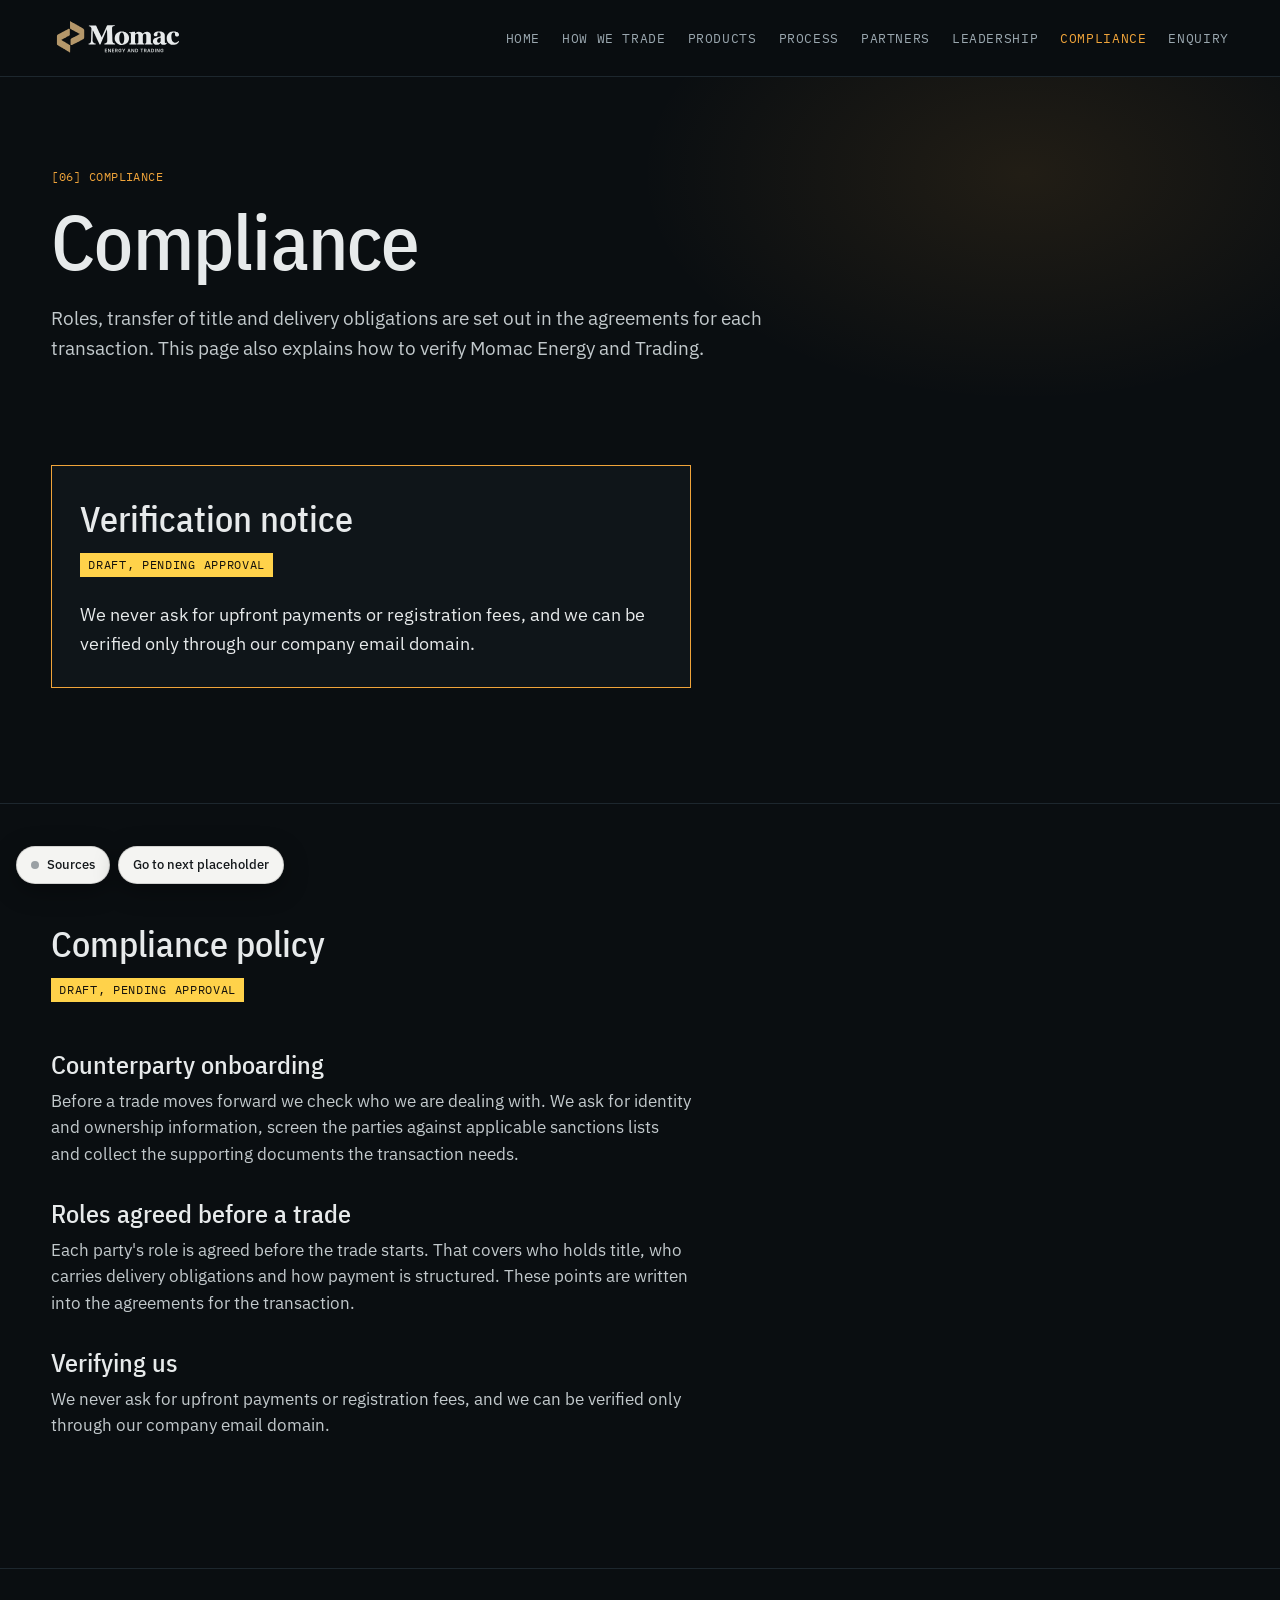
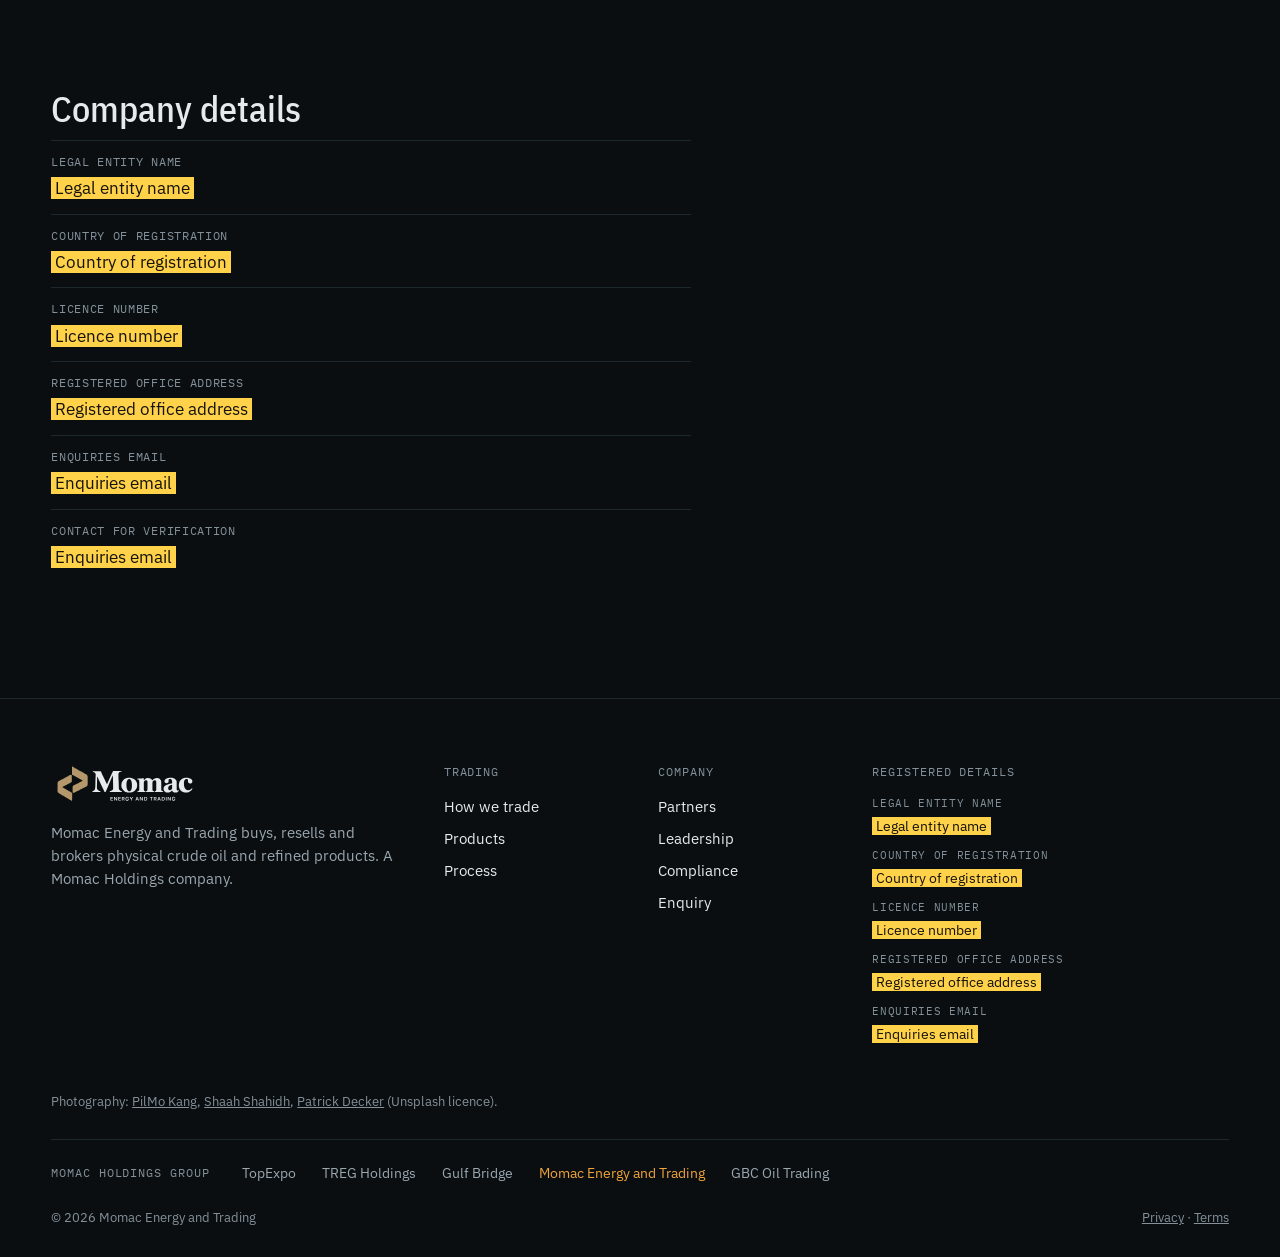
==== compliance/index.html @ 1ae2a35d "Momac Energy preview 2026-11-05 22:19 Co-Authored-By: Claude Sonnet 5.5 <noreply@anthropic.com>" ====
<!doctype html>
<html lang="en" class="no-js" data-mode="preview">
<head>
<meta charset="utf-8">
<meta name="viewport" content="width=device-width, initial-scale=1">
<title>Compliance | Momac Energy and Trading</title>
<meta name="description" content="Roles, transfer of title and delivery obligations are set out in each transaction&#x27;s agreements. How to verify Momac Energy and Trading.">
<meta name="robots" content="noindex">
<link rel="canonical" href="https://momacenergytrading.com/compliance/">
<link rel="icon" type="image/svg+xml" href="../assets/img/momac-energy-light.svg">
<link rel="stylesheet" href="../assets/site.css">
<script>document.documentElement.className='js';</script>
<script src="../assets/site.js" defer></script>
</head>
<body class="page-compliance">
<a class="skip" href="#main">Skip to content</a>
<header class="site">
<div class="wrap hbar">
<a class="brand" href="../"><img src="../assets/img/momac-energy-light.svg" alt="Momac Energy and Trading" width="134" height="40"></a>
<nav class="main" id="site-nav" aria-label="Main"><a href="../">Home</a><a href="../how-we-trade/">How we trade</a><a href="../products/">Products</a><a href="../process/">Process</a><a href="../partners/">Partners</a><a href="../leadership/">Leadership</a><a href="../compliance/" aria-current="page">Compliance</a><a href="../enquiry/">Enquiry</a></nav>
<a class="hcomp" href="../compliance/">Compliance</a>
<button class="navbtn" id="nav-toggle" type="button" aria-expanded="false" aria-controls="site-nav" aria-label="Menu"><span></span><span></span></button>
</div>
</header>
<main id="main">
<section class="page-head">
<div class="wrap">
<span class="idx">[06] Compliance</span>
<h1 class="h1">Compliance</h1>
<p class="lead">Roles, transfer of title and delivery obligations are set out in the agreements for each transaction. This page also explains how to verify Momac Energy and Trading.</p>
</div>
</section>
<section class="sec tight" id="verify" aria-labelledby="h-verify">
<div class="wrap">
<div class="verify"><h2 class="h3" id="h-verify">Verification notice</h2><p class="draft-tag">Draft, pending approval</p><p data-fact="verification_notice" data-src="Pending approval by Mohammed Qadoumi and Robin Yeung">We never ask for upfront payments or registration fees, and we can be verified only through our company email domain.</p></div>
</div>
</section>
<section class="sec" id="policy" aria-labelledby="h-policy">
<div class="wrap">
<h2 class="h3" id="h-policy">Compliance policy</h2>
<p class="draft-tag">Draft, pending approval</p><div class="prose" data-fact="draft_compliance" data-src="Draft by Claude, pending approval by Mohammed Qadoumi and Robin Yeung"><h3>Counterparty onboarding</h3><p>Before a trade moves forward we check who we are dealing with. We ask for identity and ownership information, screen the parties against applicable sanctions lists and collect the supporting documents the transaction needs.</p><h3>Roles agreed before a trade</h3><p>Each party&#x27;s role is agreed before the trade starts. That covers who holds title, who carries delivery obligations and how payment is structured. These points are written into the agreements for the transaction.</p><h3>Verifying us</h3><p>We never ask for upfront payments or registration fees, and we can be verified only through our company email domain.</p></div>
</div>
</section>
<section class="sec" id="details" aria-labelledby="h-details">
<div class="wrap">
<h2 class="h3" id="h-details">Company details</h2>
<dl class="details"><div><dt>Legal entity name</dt><dd><span class="tbd" data-tbd="Legal entity name">Legal entity name</span></dd></div><div><dt>Country of registration</dt><dd><span class="tbd" data-tbd="Country of registration">Country of registration</span></dd></div><div><dt>Licence number</dt><dd><span class="tbd" data-tbd="Licence number">Licence number</span></dd></div><div><dt>Registered office address</dt><dd><span class="tbd" data-tbd="Registered office address">Registered office address</span></dd></div><div><dt>Enquiries email</dt><dd><span class="tbd" data-tbd="Enquiries email">Enquiries email</span></dd></div><div><dt>Contact for verification</dt><dd><span class="tbd" data-tbd="Enquiries email">Enquiries email</span></dd></div></dl>
</div>
</section>
</main>
<footer class="site">
<div class="wrap">
<div class="f-top">
<div><img src="../assets/img/momac-energy-light.svg" alt="Momac Energy and Trading" width="148" height="44"><p>Momac Energy and Trading buys, resells and brokers physical crude oil and refined products. A Momac Holdings company.</p></div>
<div><h2 class="fh">Trading</h2><ul><li><a href="../how-we-trade/">How we trade</a></li><li><a href="../products/">Products</a></li><li><a href="../process/">Process</a></li></ul></div>
<div><h2 class="fh">Company</h2><ul><li><a href="../partners/">Partners</a></li><li><a href="../leadership/">Leadership</a></li><li><a href="../compliance/">Compliance</a></li><li><a href="../enquiry/">Enquiry</a></li></ul></div>
<div><h2 class="fh">Registered details</h2><dl class="entity"><div><dt>Legal entity name</dt><dd><span class="tbd" data-tbd="Legal entity name">Legal entity name</span></dd></div><div><dt>Country of registration</dt><dd><span class="tbd" data-tbd="Country of registration">Country of registration</span></dd></div><div><dt>Licence number</dt><dd><span class="tbd" data-tbd="Licence number">Licence number</span></dd></div><div><dt>Registered office address</dt><dd><span class="tbd" data-tbd="Registered office address">Registered office address</span></dd></div><div><dt>Enquiries email</dt><dd><span class="tbd" data-tbd="Enquiries email">Enquiries email</span></dd></div></dl></div>
</div>
<p class="credit" id="photo-credits">Photography: <a href="https://unsplash.com/photos/H72SCCTZPE8" rel="noopener">PilMo Kang</a>, <a href="https://unsplash.com/photos/aerial-photography-of-tanker-ship--subrrYxv8A" rel="noopener">Shaah Shahidh</a>, <a href="https://unsplash.com/photos/0tEV0DLlj0s" rel="noopener">Patrick Decker</a> (Unsplash licence).</p>
<div class="group"><span class="lab">Momac Holdings group</span><span>TopExpo</span><a href="https://tregholdings.com" rel="noopener">TREG Holdings</a><span>Gulf Bridge</span><a class="self" href="../">Momac Energy and Trading</a><span>GBC Oil Trading</span></div>
<div class="f-bot"><span>© 2026 Momac Energy and Trading</span><span><a href="../privacy/">Privacy</a> · <a href="../terms/">Terms</a></span></div>
</div>
</footer>
<div class="review" id="review">
<div class="review-panel" id="review-panel" hidden><p class="review-title">Preview, not published</p><p><b data-count="facts">0</b> facts carry a source. Hover or focus a highlighted fact to read it.</p><p><b data-count="gaps">0</b> placeholders still need approved content.</p></div>
<button type="button" class="review-btn" id="sources-toggle" aria-pressed="false" aria-controls="review-panel"><span class="dot" aria-hidden="true"></span>Sources</button>
<button type="button" class="review-btn" id="next-placeholder">Go to next placeholder</button>
<div class="review-tip" id="review-tip" role="tooltip" hidden data-prefix="Source: "></div>
</div>
</body>
</html>
---- assets/site.css ----
/* Momac Energy and Trading. Design base: group-websites/momac-energy mockup
   (graphite, amber, mono labels). Fonts: IBM Plex, SIL Open Font License. */
@font-face { font-family: 'Plex Cond'; src: url(fonts/ibm-plex-sans-condensed-latin-400-normal.woff2) format('woff2'); font-weight: 400; font-display: swap; }
@font-face { font-family: 'Plex Cond'; src: url(fonts/ibm-plex-sans-condensed-latin-500-normal.woff2) format('woff2'); font-weight: 500; font-display: swap; }
@font-face { font-family: 'Plex Cond'; src: url(fonts/ibm-plex-sans-condensed-latin-600-normal.woff2) format('woff2'); font-weight: 600; font-display: swap; }
@font-face { font-family: 'Plex Sans'; src: url(fonts/ibm-plex-sans-latin-400-normal.woff2) format('woff2'); font-weight: 400; font-display: swap; }
@font-face { font-family: 'Plex Sans'; src: url(fonts/ibm-plex-sans-latin-500-normal.woff2) format('woff2'); font-weight: 500; font-display: swap; }
@font-face { font-family: 'Plex Mono'; src: url(fonts/ibm-plex-mono-latin-400-normal.woff2) format('woff2'); font-weight: 400; font-display: swap; }
@font-face { font-family: 'Plex Mono'; src: url(fonts/ibm-plex-mono-latin-500-normal.woff2) format('woff2'); font-weight: 500; font-display: swap; }

:root {
  --bg: #0A0E11;
  --bg-2: #0F1519;
  --bg-3: #151D22;
  --line: #1D272E;
  --line-2: #2A3841;
  --text: #E7EAEB;
  --text-2: #C2C9CC;
  --mist: #9AA7AF;
  --muted: #84919A;
  --amber: #F0A43A;
  --amber-2: #FFC46B;
  --amber-dk: #9C6A1F;
  --steel: #8EB4CB;
  --tbd: #FFD24A;
  --cond: 'Plex Cond', 'Arial Narrow', Arial, sans-serif;
  --sans: 'Plex Sans', 'Helvetica Neue', Arial, sans-serif;
  --mono: 'Plex Mono', ui-monospace, Menlo, monospace;
  --gut: clamp(16px, 4vw, 60px);
  --max: 1380px;
  --hh: 76px;
}
*, *::before, *::after { box-sizing: border-box; }
html { scroll-behavior: smooth; -webkit-text-size-adjust: 100%; }
body { margin: 0; background: var(--bg); color: var(--text); font: 400 16.5px/1.6 var(--sans); -webkit-font-smoothing: antialiased; overflow-wrap: break-word; }
img { display: block; max-width: 100%; height: auto; }
picture { display: block; }
a { color: inherit; }
button { font: inherit; color: inherit; }
:focus-visible { outline: 2px solid var(--amber); outline-offset: 3px; }
[hidden] { display: none !important; }
.wrap { max-width: var(--max); margin: 0 auto; padding: 0 var(--gut); }
.tag { font-family: var(--mono); font-size: 12px; letter-spacing: .06em; text-transform: uppercase; color: var(--muted); }
.tag.a { color: var(--amber); }
.idx { display: block; font-family: var(--mono); font-size: 12px; color: var(--amber); letter-spacing: .04em; text-transform: uppercase; }
h1, h2, h3 { margin: 0; font-weight: 500; }
.dim { color: var(--muted); }
.h1 { font-family: var(--cond); font-weight: 500; font-size: clamp(40px, 6vw, 92px); line-height: .98; letter-spacing: -.01em; margin: 18px 0 24px; max-width: 18ch; }
.h3 { font-family: var(--cond); font-weight: 500; font-size: clamp(28px, 2.8vw, 40px); line-height: 1.05; margin: 6px 0 12px; }
.lead { font-size: clamp(18px, 1.5vw, 21px); line-height: 1.55; color: var(--text-2); max-width: 40em; margin: 0; }
.btn { display: inline-flex; align-items: center; gap: 12px; padding: 14px 20px; background: var(--amber); color: #15120C; border: 1px solid var(--amber); text-decoration: none; font-family: var(--mono); font-size: 13px; letter-spacing: .05em; text-transform: uppercase; font-weight: 500; cursor: pointer; transition: background .2s, border-color .2s, color .2s; }
.btn:hover { background: var(--amber-2); border-color: var(--amber-2); }
.btn.ghost { background: transparent; color: var(--text); border-color: var(--line-2); }
.btn.ghost:hover { border-color: var(--amber); color: var(--amber); }
.btn.sm { padding: 10px 14px; }
.btn svg { width: 13px; height: 13px; flex: none; }

.skip { position: absolute; left: 12px; top: -60px; z-index: 100; padding: 10px 14px; background: var(--amber); color: #15120C; }
.skip:focus { top: 12px; }

/* Header */
header.site { position: sticky; top: 0; z-index: 50; background: rgba(10,14,17,.97); border-bottom: 1px solid var(--line); }
.hbar { display: flex; align-items: center; justify-content: space-between; gap: 24px; height: var(--hh); }
.brand { flex: none; }
.brand img { height: 40px; width: auto; }
nav.main { display: flex; gap: 22px; flex-wrap: nowrap; }
nav.main a { text-decoration: none; font-family: var(--mono); font-size: 12.5px; letter-spacing: .05em; text-transform: uppercase; color: var(--mist); padding: 6px 0; white-space: nowrap; transition: color .2s; }
nav.main a:hover, nav.main a[aria-current="page"] { color: var(--amber); }
.hcomp { display: none; font-family: var(--mono); font-size: 12px; letter-spacing: .05em; text-transform: uppercase; color: var(--amber); text-decoration: none; padding: 8px 0; margin-left: auto; }
.navbtn { display: none; background: none; border: 0; padding: 10px; cursor: pointer; }
.navbtn span { display: block; width: 22px; height: 1.5px; background: var(--text); margin: 5px 0; }
@media (max-width: 1180px) {
  .hbar { gap: 14px; }
  nav.main { position: fixed; left: 0; right: 0; top: var(--hh); flex-direction: column; gap: 0; padding: 8px var(--gut) 24px; background: var(--bg); border-bottom: 1px solid var(--line); max-height: calc(100vh - var(--hh)); overflow-y: auto; visibility: hidden; transform: translateY(-8px); opacity: 0; transition: opacity .25s, transform .25s, visibility 0s .25s; }
  nav.main a { font-size: 16px; padding: 12px 0; border-bottom: 1px solid var(--line); }
  html.nav-open nav.main { visibility: visible; transform: none; opacity: 1; transition: opacity .25s, transform .25s; }
  .navbtn { display: block; }
  .hcomp { display: inline-block; }
  html.no-js nav.main { position: static; visibility: visible; opacity: 1; transform: none; }
}
@media (max-width: 1180px) { html.no-js .hbar { height: auto; flex-wrap: wrap; padding-top: 12px; padding-bottom: 12px; } html.no-js .navbtn, html.no-js .hcomp { display: none; } }

/* Home hero */
.hero { position: relative; padding: clamp(48px, 7vw, 100px) 0 clamp(70px, 9vw, 130px); border-bottom: 1px solid var(--line); overflow: hidden; }
.hero::before { z-index: 1; content: ''; position: absolute; inset: 0; background-image: linear-gradient(var(--line) 1px, transparent 1px), linear-gradient(90deg, var(--line) 1px, transparent 1px); background-size: 92px 92px; mask-image: radial-gradient(70% 80% at 70% 40%, #000 20%, transparent 80%); -webkit-mask-image: radial-gradient(70% 80% at 70% 40%, #000 20%, transparent 80%); opacity: .45; pointer-events: none; }
.hero-photo { position: absolute; inset: 0; z-index: 0; }
.hero-photo picture, .hero-photo img { width: 100%; height: 100%; }
.hero-photo img { object-fit: cover; object-position: 60% 55%; }
.hero-photo::after { pointer-events: none; content: ''; position: absolute; inset: 0; background: linear-gradient(90deg, rgba(10,14,17,.97) 0%, rgba(10,14,17,.9) 38%, rgba(10,14,17,.6) 72%, rgba(10,14,17,.45) 100%), linear-gradient(180deg, rgba(10,14,17,.5) 0%, transparent 30%, transparent 70%, rgba(10,14,17,.95) 100%); }
.hero-grid { position: relative; z-index: 2; display: grid; grid-template-columns: minmax(0, 7fr) minmax(0, 5fr); gap: clamp(32px, 5vw, 80px); align-items: center; }
.hero h1 { font-family: var(--cond); font-weight: 500; font-size: clamp(46px, 7.6vw, 124px); line-height: .92; letter-spacing: -.02em; margin: 20px 0 28px; }
.hero h1 span { color: var(--amber); }
.hero .lead { margin: 0 0 32px; }
.hero-cta { display: flex; gap: 12px; flex-wrap: wrap; }
@media (max-width: 980px) { .hero-grid { grid-template-columns: minmax(0, 1fr); } }

.ticket { background: var(--bg-2); border: 1px solid var(--line-2); font-family: var(--mono); font-size: 13px; position: relative; }
.ticket::before, .ticket::after { content: ''; position: absolute; width: 14px; height: 14px; border: 1px solid var(--amber); }
.ticket::before { left: -1px; top: -1px; border-right: 0; border-bottom: 0; }
.ticket::after { right: -1px; bottom: -1px; border-left: 0; border-top: 0; }
.t-head { display: flex; justify-content: space-between; align-items: center; gap: 12px; padding: 14px 18px; border-bottom: 1px solid var(--line-2); }
.t-head b { font-weight: 500; letter-spacing: .08em; text-transform: uppercase; font-size: 12px; }
.t-head .state { display: inline-flex; gap: 8px; align-items: center; color: var(--muted); font-size: 11.5px; text-transform: uppercase; letter-spacing: .08em; }
.t-tabs { display: flex; border-bottom: 1px solid var(--line-2); }
.t-tabs button { flex: 1; background: transparent; border: 0; padding: 11px 12px; font-family: var(--mono); font-size: 12px; letter-spacing: .06em; text-transform: uppercase; color: var(--muted); cursor: pointer; border-bottom: 2px solid transparent; }
.t-tabs button[aria-pressed="true"] { color: var(--text); border-bottom-color: var(--amber); }
html.no-js .t-tabs { display: none; }
.t-rows { list-style: none; margin: 0; padding: 6px 0; }
.t-rows li { display: grid; grid-template-columns: 104px minmax(0, 1fr) auto; gap: 12px; padding: 9px 18px; border-bottom: 1px dashed var(--line); align-items: baseline; }
.t-rows li:last-child { border-bottom: 0; }
.t-rows .k { color: var(--muted); text-transform: uppercase; font-size: 11.5px; letter-spacing: .06em; }
.t-rows .v { color: var(--text-2); }
.t-rows .s { font-size: 11px; letter-spacing: .06em; text-transform: uppercase; padding: 2px 7px; border: 1px solid var(--line-2); color: var(--muted); }
.t-rows .s.req { color: var(--amber); border-color: var(--amber-dk); }
.t-foot { display: flex; justify-content: space-between; align-items: center; flex-wrap: wrap; gap: 12px; padding: 14px 18px; border-top: 1px solid var(--line-2); }
.t-foot small { color: var(--muted); font-size: 11.5px; }
@media (max-width: 480px) { .t-rows li { grid-template-columns: minmax(0, 1fr) auto; padding: 9px 14px; } .t-rows .k { grid-column: 1 / -1; } }

/* Sections */
section.sec { padding: clamp(64px, 9vw, 130px) 0; border-bottom: 1px solid var(--line); }
section.sec.tight { padding-top: clamp(40px, 5vw, 72px); }
.page-head { padding: clamp(48px, 7vw, 110px) 0 clamp(24px, 3vw, 40px); position: relative; overflow: hidden; }
.page-head::after { content: ''; position: absolute; right: -10%; top: -40%; width: 60%; height: 140%; background: radial-gradient(closest-side, rgba(240,164,58,.10), transparent); pointer-events: none; }
.page-head .wrap { position: relative; z-index: 1; }
.roles2 { display: grid; grid-template-columns: repeat(2, minmax(0, 1fr)); border: 1px solid var(--line-2); margin-top: 28px; }
.role-card { padding: 30px 28px; }
.role-card + .role-card { border-left: 1px solid var(--line-2); }
.role-card p { margin: 0; color: var(--text-2); max-width: 52ch; }
.more { margin: 28px 0 0; }
.duo { display: grid; grid-template-columns: repeat(2, minmax(0, 1fr)); gap: clamp(28px, 5vw, 80px); }
.body { color: var(--text-2); max-width: 58ch; margin: 18px 0 0; }
@media (max-width: 760px) { .roles2, .duo { grid-template-columns: minmax(0, 1fr); } .role-card + .role-card { border-left: 0; border-top: 1px solid var(--line-2); } }
.cta-strip { padding: clamp(40px, 5vw, 64px) 0; border-bottom: 1px solid var(--line); }
.cta-in { display: flex; justify-content: space-between; align-items: center; gap: 20px; flex-wrap: wrap; }

/* How we trade */
.roles-top { display: flex; justify-content: space-between; align-items: center; gap: 16px; flex-wrap: wrap; margin-bottom: 18px; }
.switch { display: inline-flex; flex-wrap: wrap; border: 1px solid var(--line-2); padding: 3px; }
.switch button { background: transparent; border: 0; padding: 10px 18px; font-family: var(--mono); font-size: 12.5px; letter-spacing: .06em; text-transform: uppercase; color: var(--mist); cursor: pointer; transition: background .25s, color .25s; }
.switch button[aria-selected="true"] { background: var(--amber); color: #15120C; }
.switch button:focus-visible { outline-offset: -2px; outline-color: var(--text); }
.flow { border: 1px solid var(--line-2); background: var(--bg-2); position: relative; }
.flow svg { display: block; width: 100%; height: auto; }
/* narrow screens: keep labels readable (about 11px) and scroll inside the box, not the page */
@media (max-width: 920px) { .flow { overflow-x: auto; } .flow svg { width: 900px; max-width: none; } }
.flow .box { fill: var(--bg-3); stroke: var(--line-2); stroke-width: 1.2; }
.flow .box.hot { stroke: var(--amber); }
.flow .bt { font: 500 22px var(--cond); fill: var(--text); letter-spacing: .02em; }
.flow .bs { font: 400 12px var(--mono); fill: var(--mist); letter-spacing: .06em; text-transform: uppercase; }
.flow .bs.hot { fill: var(--amber); }
.flow .rail { stroke: var(--line-2); stroke-width: 1.5; fill: none; transition: opacity .4s; }
.flow .rail.solid { stroke: #4A5C68; }
.flow .rail.dash { stroke: var(--amber-dk); stroke-dasharray: 5 6; animation: dash 1.2s linear infinite; }
@keyframes dash { to { stroke-dashoffset: -22; } }
.flow .tok rect { fill: var(--amber); }
.flow .tok text { font: 500 11px var(--mono); fill: #15120C; letter-spacing: .08em; }
.flow #momacG { transition: transform .8s cubic-bezier(.4,.1,.2,1); }
.panels { border: 1px solid var(--line-2); border-top: 0; }
.panel { padding: 28px; }
.panel p { margin: 0 0 20px; color: var(--text-2); max-width: 64ch; }
.kv { margin: 0; font-family: var(--mono); font-size: 12.5px; letter-spacing: .04em; text-transform: uppercase; }
.kv div { display: flex; gap: 16px; flex-wrap: wrap; border-top: 1px solid var(--line); padding-top: 14px; }
.kv dt { color: var(--muted); }
.kv dd { margin: 0; color: var(--amber); }
html.no-js .panel + .panel { border-top: 1px solid var(--line-2); }

/* Products */
.prods { display: grid; grid-template-columns: repeat(2, minmax(0, 1fr)); }
.prod { padding: 0 40px 10px 0; }
.prod + .prod { padding-left: 40px; padding-right: 0; border-left: 1px solid var(--line-2); }
.prod-ph { position: relative; aspect-ratio: 16 / 10; overflow: hidden; margin-bottom: 26px; border: 1px solid var(--line-2); }
.prod-ph picture, .prod-ph img { width: 100%; height: 100%; }
.prod-ph img { object-fit: cover; object-position: center 40%; filter: saturate(.92) contrast(1.04); }
.prod-ph::after { content: ''; position: absolute; inset: 0; background: linear-gradient(180deg, transparent 55%, rgba(10,14,17,.7)); }
.prod-ph span { position: absolute; z-index: 1; left: 14px; bottom: 12px; font-family: var(--mono); font-size: 11px; letter-spacing: .06em; text-transform: uppercase; color: var(--text-2); }
.ph { font-family: var(--cond); font-weight: 500; font-size: clamp(40px, 5vw, 72px); line-height: .95; letter-spacing: -.01em; margin: 14px 0 16px; }
.prod > p { color: var(--text-2); max-width: 48ch; margin: 0 0 26px; }
.prod > p.tag { margin: 0 0 10px; }
.prod ul { list-style: none; margin: 0; padding: 0; border-top: 1px solid var(--line); }
.prod li { display: grid; grid-template-columns: 34px minmax(0, 1fr); gap: 10px; padding: 13px 0; border-bottom: 1px solid var(--line); }
.prod li span { font-family: var(--mono); font-size: 11.5px; color: var(--amber); padding-top: 3px; }
@media (max-width: 860px) { .prods { grid-template-columns: minmax(0, 1fr); } .prod, .prod + .prod { padding: 0 0 10px; border-left: 0; } .prod + .prod { margin-top: 40px; padding-top: 40px; border-top: 1px solid var(--line-2); } }

/* Process */
.psteps-wrap { position: relative; padding-left: 34px; max-width: 880px; }
.psteps-wrap::before { content: ''; position: absolute; left: 6px; top: 8px; bottom: 8px; width: 1px; background: var(--line-2); }
.psteps-wrap .bar { position: absolute; left: 5.5px; top: 8px; width: 2px; height: 0; background: var(--amber); transition: height .15s linear; }
.psteps { list-style: none; margin: 0; padding: 0; }
.psteps li { position: relative; padding: 0 0 56px; }
.psteps li:last-child { padding-bottom: 0; }
.psteps li::before { content: ''; position: absolute; left: -34px; top: 6px; width: 13px; height: 13px; background: var(--bg); border: 1.5px solid var(--line-2); transform: rotate(45deg); transition: background .3s, border-color .3s; }
.psteps li.lit::before, html.no-js .psteps li::before { background: var(--amber); border-color: var(--amber); }
.psteps p { margin: 0; color: var(--text-2); max-width: 60ch; }
.chips { display: flex; flex-wrap: wrap; gap: 6px; margin-top: 14px; }
.chips span { font-family: var(--mono); font-size: 11.5px; letter-spacing: .04em; text-transform: uppercase; color: var(--text-2); border: 1px solid var(--line-2); padding: 4px 8px; }

/* Footer */
footer.site { padding: 64px 0 28px; }
.f-top { display: grid; grid-template-columns: minmax(0, 4fr) minmax(0, 2fr) minmax(0, 2fr) minmax(0, 4fr); gap: 36px; }
.f-top img { height: 44px; width: auto; }
.f-top p { color: var(--mist); font-size: 14.5px; max-width: 40ch; }
.fh { margin: 0 0 14px; font-family: var(--mono); font-weight: 400; font-size: 11.5px; letter-spacing: .08em; text-transform: uppercase; color: var(--muted); }
.f-top ul { list-style: none; margin: 0; padding: 0; }
.f-top li { margin-bottom: 8px; font-size: 15px; }
.f-top a { text-decoration: none; }
.f-top a:hover { color: var(--amber); }
.entity { margin: 0; font-size: 14px; }
.entity div { margin-bottom: 10px; }
.entity dt { font-family: var(--mono); font-size: 11px; letter-spacing: .06em; text-transform: uppercase; color: var(--muted); }
.entity dd { margin: 2px 0 0; color: var(--text-2); }
.credit { margin: 36px 0 0; font-size: 12.5px; color: var(--muted); }
.group { margin-top: 28px; padding-top: 22px; border-top: 1px solid var(--line); display: flex; flex-wrap: wrap; gap: 10px 26px; align-items: center; font-size: 14px; color: var(--mist); }
.group .lab { font-family: var(--mono); font-size: 11.5px; letter-spacing: .08em; text-transform: uppercase; color: var(--muted); margin-right: 6px; }
.group a { text-decoration: none; color: var(--mist); }
.group a:hover, .group a.self { color: var(--amber); }
.f-bot { margin-top: 24px; display: flex; justify-content: space-between; gap: 16px; flex-wrap: wrap; font-size: 13px; color: var(--muted); }
.f-bot a { color: inherit; }
@media (max-width: 1000px) { .f-top { grid-template-columns: repeat(2, minmax(0, 1fr)); } }
@media (max-width: 560px) { .f-top { grid-template-columns: minmax(0, 1fr); } }

/* Placeholders: yellow in preview, never present in production */
.tbd { color: #15120C; background: var(--tbd); padding: 0 4px; font-style: normal; }
html.sources-on .tbd { outline: 2px dashed var(--tbd); outline-offset: 2px; }
.tbd.flash { animation: flash 1.4s ease-out 1; }
@keyframes flash { 0%, 40% { box-shadow: 0 0 0 6px rgba(255,210,74,.6); } 100% { box-shadow: 0 0 0 0 rgba(255,210,74,0); } }

/* Preview review tools (Sources) */
html.sources-on [data-fact] { text-decoration: underline dotted var(--tbd); text-decoration-thickness: 2px; text-underline-offset: 4px; cursor: help; }
html.sources-on div[data-fact] { outline: 1px dotted var(--tbd); outline-offset: 6px; text-decoration: none; }
html.sources-on [data-fact]:focus-visible { outline: 2px solid var(--tbd); }
.review { position: fixed; left: 16px; bottom: 16px; z-index: 90; display: flex; flex-wrap: wrap; gap: 8px; align-items: center; max-width: calc(100vw - 32px); font: 500 13px/1.4 var(--sans); }
.review-btn { display: inline-flex; align-items: center; gap: 8px; padding: 9px 14px; border-radius: 999px; border: 1px solid rgba(0,0,0,.14); background: #F4F4F2; color: #15191C; font: inherit; cursor: pointer; box-shadow: 0 6px 24px rgba(0,0,0,.35); }
.review-btn:hover { background: #fff; }
.review-btn:focus-visible { outline: 2px solid var(--tbd); outline-offset: 2px; }
.review .dot { width: 8px; height: 8px; border-radius: 50%; background: #9AA0A4; }
.review-btn[aria-pressed="true"] .dot { background: #E0A100; box-shadow: 0 0 0 3px rgba(224,161,0,.3); }
.review-panel { position: absolute; left: 0; bottom: calc(100% + 10px); width: min(300px, calc(100vw - 32px)); padding: 14px 16px 6px; border-radius: 12px; background: #F4F4F2; color: #15191C; box-shadow: 0 12px 40px rgba(0,0,0,.4); font-weight: 400; }
.review-panel p { margin: 0 0 8px; }
.review-title { font-weight: 600; }
/* Sources mode: let the pointer reach the hero photo under the text block */
html.sources-on .hero-grid { pointer-events: none; }
html.sources-on .hero-grid a, html.sources-on .hero-grid button, html.sources-on .hero-grid [data-fact] { pointer-events: auto; }
.review-tip { position: fixed; z-index: 95; max-width: min(340px, calc(100vw - 24px)); padding: 8px 11px; border-radius: 8px; background: #F4F4F2; color: #15191C; font: 400 12.5px/1.45 var(--sans); pointer-events: none; box-shadow: 0 8px 24px rgba(0,0,0,.4); }
html:not([data-mode="preview"]) .review { display: none; }

@media (prefers-reduced-motion: reduce) {
  *, *::before, *::after { animation-duration: .01ms !important; animation-iteration-count: 1 !important; transition-duration: .01ms !important; scroll-behavior: auto !important; }
}
@media print { .review, .review-tip, header.site nav, .navbtn { display: none !important; } }

/* Pages: partners, leadership, compliance, legal, 404 */
.flow-cap { margin: 14px 0 0; font-family: var(--mono); font-size: 12.5px; letter-spacing: .05em; color: var(--mist); }
.flow-cap::before { content: ''; display: inline-block; width: 10px; height: 10px; margin-right: 10px; background: var(--amber); }
.pgrid { display: grid; grid-template-columns: repeat(3, minmax(0, 1fr)); border: 1px solid var(--line-2); }
.pgrid article { padding: 28px; }
.pgrid article + article { border-left: 1px solid var(--line-2); }
.pgrid p { margin: 0; color: var(--text-2); max-width: 46ch; }
.capital { display: grid; grid-template-columns: repeat(2, minmax(0, 1fr)); gap: clamp(28px, 5vw, 80px); align-items: start; }
.capital .body { margin-top: 0; }
.leader { display: grid; grid-template-columns: minmax(0, 320px) minmax(0, 1fr); gap: clamp(28px, 5vw, 80px); align-items: start; }
.portrait { aspect-ratio: 4 / 5; border: 1px solid var(--line-2); background: var(--bg-2); display: flex; align-items: center; justify-content: center; padding: 16px; text-align: center; }
.portrait.has-img { display: block; padding: 0; overflow: hidden; }
.portrait.has-img picture, .portrait.has-img img { width: 100%; height: 100%; object-fit: cover; }
.verify { border: 1px solid var(--amber); background: var(--bg-2); padding: 28px; max-width: 64ch; }
.verify p { margin: 12px 0 0; font-size: 18px; color: var(--text); }
.verify .draft-tag { margin: 0 0 12px; font-size: 11.5px; color: #15120C; }
.prose { max-width: 64ch; }
.prose h3 { font-family: var(--cond); font-weight: 500; font-size: 26px; line-height: 1.15; margin: 32px 0 8px; }
.prose p { margin: 0 0 14px; color: var(--text-2); }
.draft-tag { display: inline-block; margin: 0 0 16px; padding: 3px 8px; font-family: var(--mono); font-size: 11.5px; letter-spacing: .06em; text-transform: uppercase; color: #15120C; background: var(--tbd); }
.details { max-width: 64ch; margin: 0; }
.details div { padding: 12px 0; border-top: 1px solid var(--line); }
.details dt { font-family: var(--mono); font-size: 11.5px; letter-spacing: .06em; text-transform: uppercase; color: var(--muted); }
.details dd { margin: 4px 0 0; color: var(--text); }
.details a { color: var(--amber); }
@media (max-width: 860px) {
  .pgrid, .capital, .leader { grid-template-columns: minmax(0, 1fr); }
  .pgrid article + article { border-left: 0; border-top: 1px solid var(--line-2); }
  .portrait { max-width: 320px; }
}

/* Enquiry form and live brief */
.build { display: grid; grid-template-columns: minmax(0, 6fr) minmax(0, 6fr); gap: clamp(28px, 4vw, 64px); align-items: start; }
.grid2 { display: grid; grid-template-columns: repeat(2, minmax(0, 1fr)); gap: 20px 22px; }
.build .full { grid-column: 1 / -1; }
.build label.f { display: block; font-family: var(--mono); font-size: 11.5px; letter-spacing: .06em; text-transform: uppercase; color: var(--muted); margin-bottom: 8px; }
.build .req { color: var(--amber); margin-left: 6px; letter-spacing: .04em; }
.build input, .build select, .build textarea { width: 100%; padding: 12px 14px; border: 1px solid var(--line-2); background: var(--bg-2); color: var(--text); font: inherit; border-radius: 0; transition: border-color .2s; }
.build select { appearance: none; -webkit-appearance: none; background-image: linear-gradient(45deg, transparent 50%, var(--mist) 50%), linear-gradient(135deg, var(--mist) 50%, transparent 50%); background-position: calc(100% - 20px) 50%, calc(100% - 15px) 50%; background-size: 5px 5px; background-repeat: no-repeat; padding-right: 36px; }
.build textarea { min-height: 96px; resize: vertical; }
.build input:focus-visible, .build select:focus-visible, .build textarea:focus-visible { outline: 2px solid var(--amber); outline-offset: 2px; border-color: var(--amber); }
.build [aria-invalid=true] { border-color: #E5694F; }
.field-error { margin: 6px 0 0; font-size: 13.5px; color: #F08A74; }
.hp { position: absolute; left: -9999px; width: 1px; height: 1px; overflow: hidden; }
.consent { margin: 22px 0 18px; font-size: 14px; color: var(--mist); }
.consent a { color: var(--amber); }
.fallback { margin: 18px 0 0; font-size: 14.5px; color: var(--mist); }
.fallback a { color: var(--amber); }
.form-note { margin: 0 0 20px; padding: 10px 14px; border: 1px dashed var(--tbd); color: var(--tbd); font-size: 14px; }
.btn:disabled { opacity: .55; cursor: progress; }
.status { margin-top: 20px; padding: 16px 18px; border: 1px solid var(--line-2); background: var(--bg-2); }
.status p { margin: 0; }
.status.ok { border-color: var(--amber); }
.status.bad { border-color: #E5694F; }
.status pre { margin: 12px 0 0; font: 400 13px/1.7 var(--mono); color: var(--text-2); white-space: pre-wrap; word-break: break-word; }
.out { position: sticky; top: 110px; background: #070A0C; border: 1px solid var(--line-2); min-width: 0; }
.out-head { display: flex; justify-content: space-between; gap: 12px; padding: 12px 16px; border-bottom: 1px solid var(--line-2); font-family: var(--mono); font-size: 11.5px; letter-spacing: .06em; text-transform: uppercase; color: var(--muted); }
.out pre { margin: 0; padding: 18px 16px 20px; font: 400 13.5px/1.75 var(--mono); color: var(--text-2); white-space: pre-wrap; word-break: break-word; min-height: 280px; }
.out-foot { display: flex; align-items: center; gap: 14px; flex-wrap: wrap; padding: 14px 16px; border-top: 1px solid var(--line-2); }
.copy-hint { font-size: 13.5px; color: var(--mist); }
@media (max-width: 960px) { .build { grid-template-columns: minmax(0, 1fr); } .out { position: static; } }
@media (max-width: 600px) { .grid2 { grid-template-columns: minmax(0, 1fr); } }
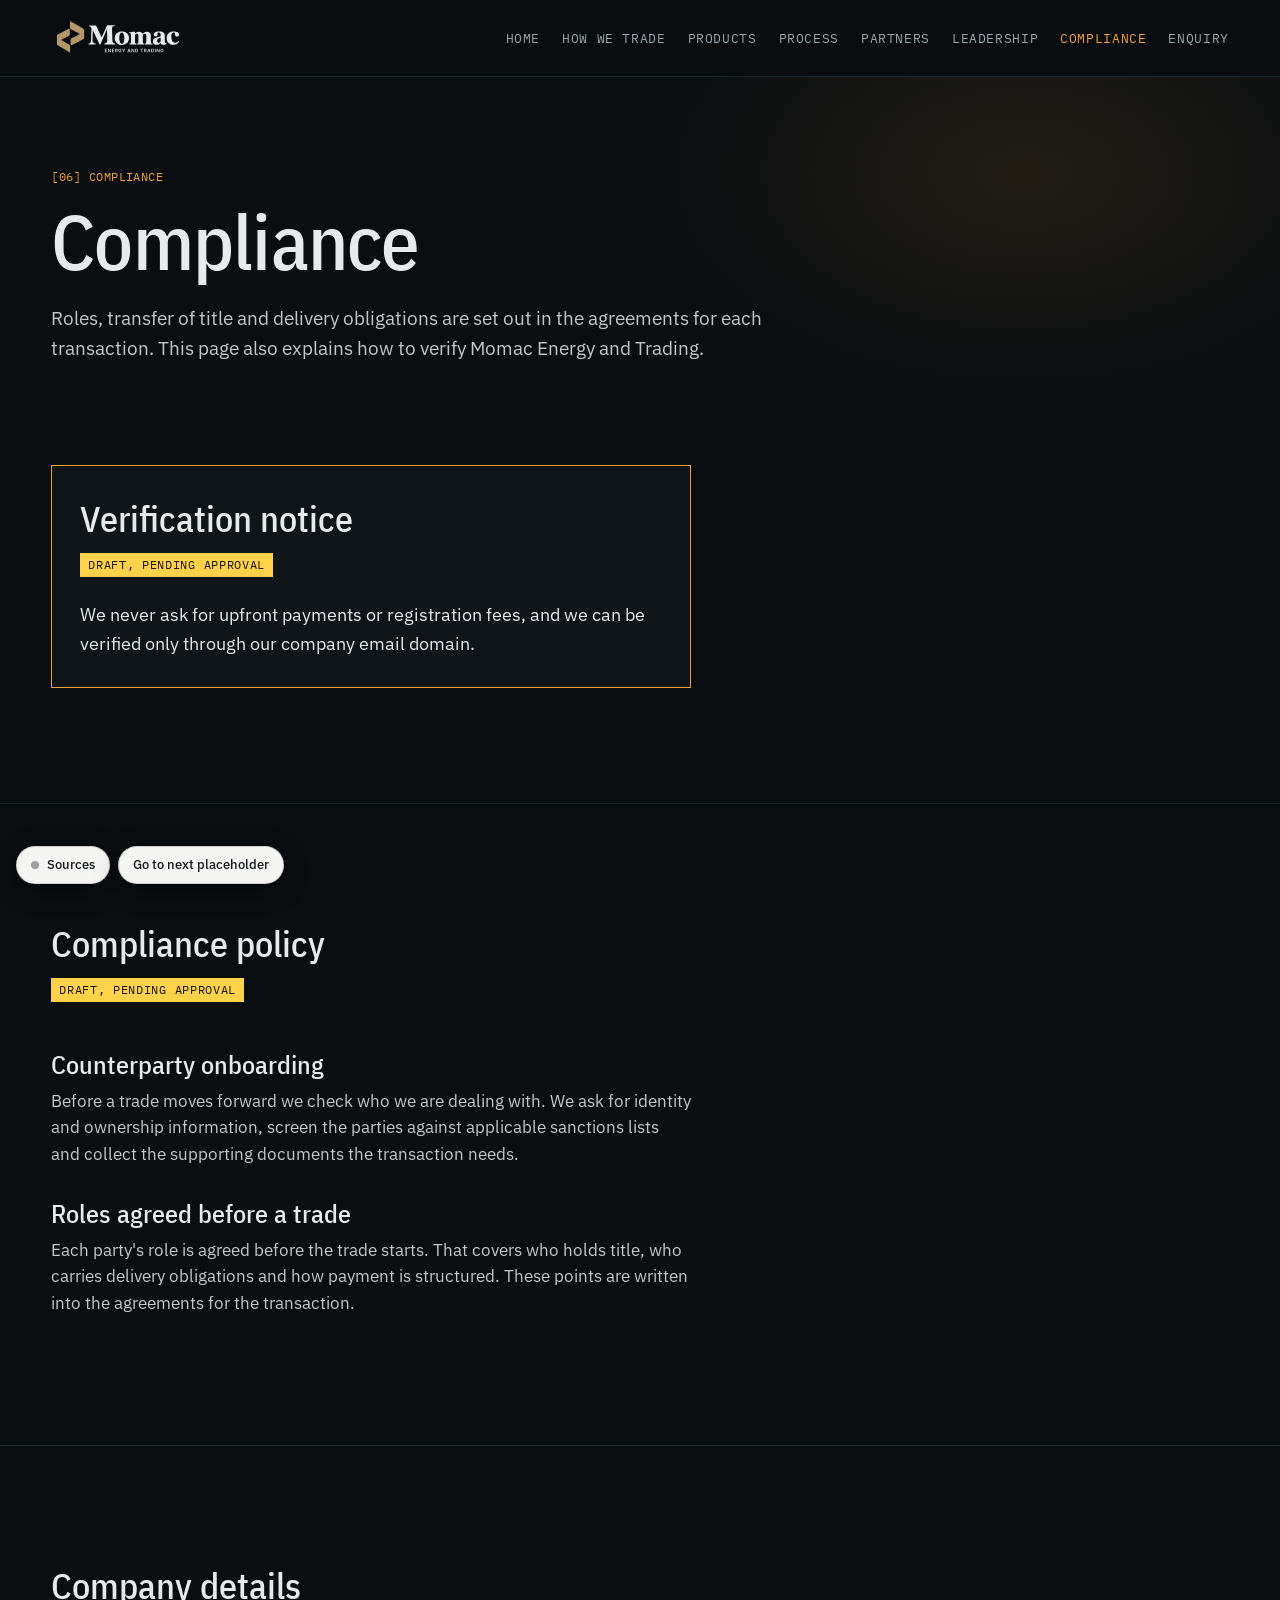
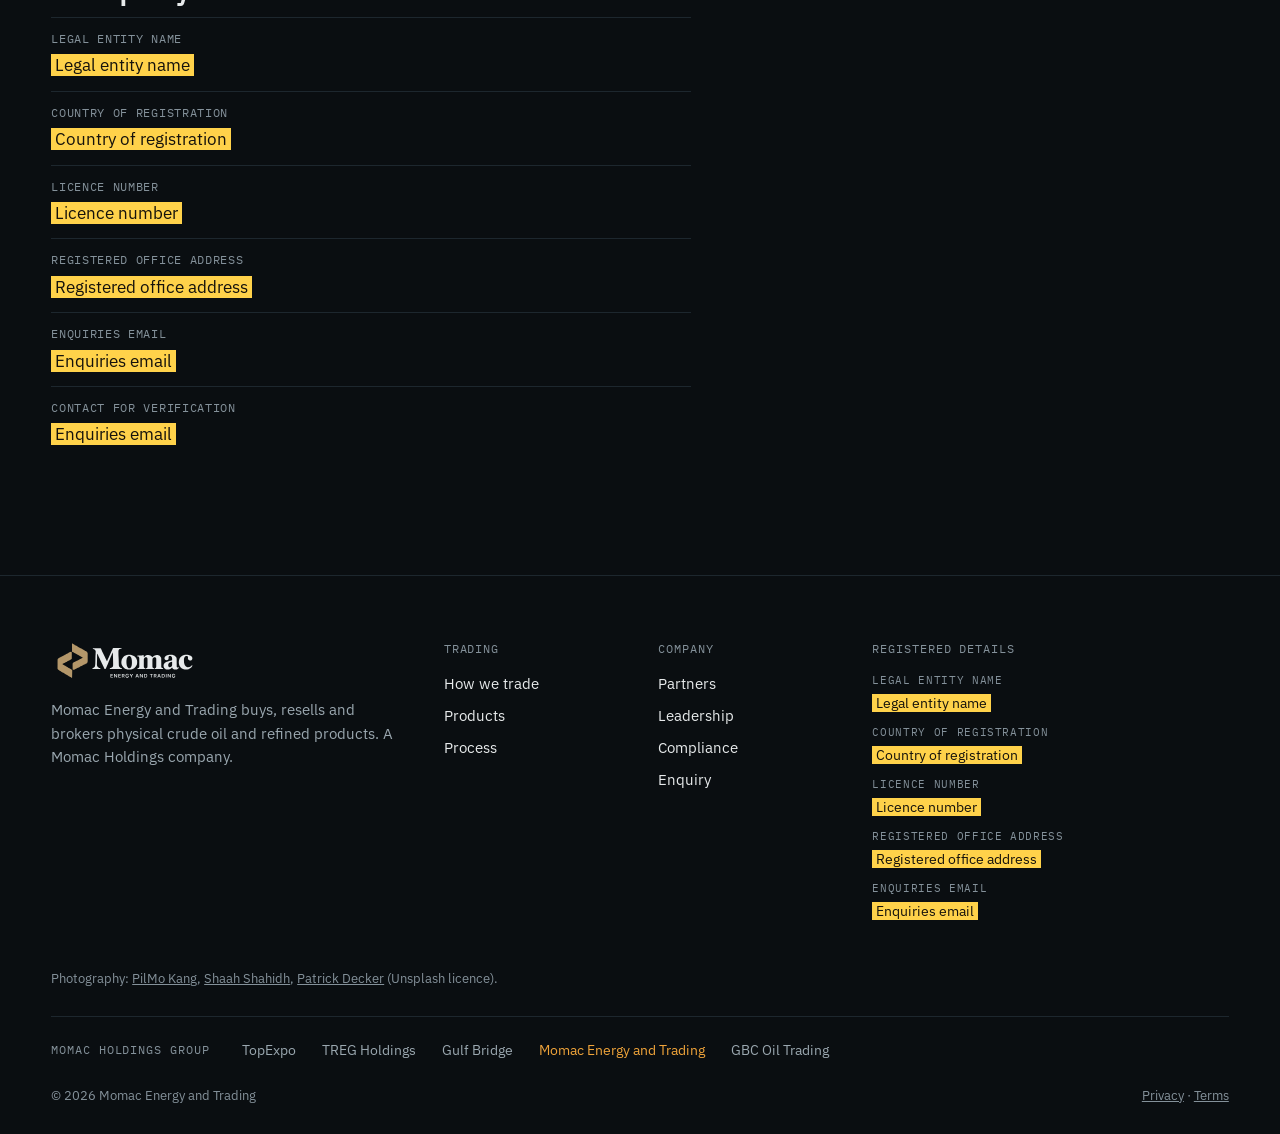
==== commit 938cca5d: "Momac Energy preview 2026-11-05 23:49 Co-Authored-By: Claude Sonnet 5.5 <noreply@anthropic.com>" ====
--- a/compliance/index.html
+++ b/compliance/index.html
@@ -38,7 +38,7 @@
 <section class="sec" id="policy" aria-labelledby="h-policy">
 <div class="wrap">
 <h2 class="h3" id="h-policy">Compliance policy</h2>
-<p class="draft-tag">Draft, pending approval</p><div class="prose" data-fact="draft_compliance" data-src="Draft by Claude, pending approval by Mohammed Qadoumi and Robin Yeung"><h3>Counterparty onboarding</h3><p>Before a trade moves forward we check who we are dealing with. We ask for identity and ownership information, screen the parties against applicable sanctions lists and collect the supporting documents the transaction needs.</p><h3>Roles agreed before a trade</h3><p>Each party&#x27;s role is agreed before the trade starts. That covers who holds title, who carries delivery obligations and how payment is structured. These points are written into the agreements for the transaction.</p><h3>Verifying us</h3><p>We never ask for upfront payments or registration fees, and we can be verified only through our company email domain.</p></div>
+<p class="draft-tag">Draft, pending approval</p><div class="prose" data-fact="draft_compliance" data-src="Draft by Claude, pending approval by Mohammed Qadoumi and Robin Yeung"><h3>Counterparty onboarding</h3><p>Before a trade moves forward we check who we are dealing with. We ask for identity and ownership information, screen the parties against applicable sanctions lists and collect the supporting documents the transaction needs.</p><h3>Roles agreed before a trade</h3><p>Each party&#x27;s role is agreed before the trade starts. That covers who holds title, who carries delivery obligations and how payment is structured. These points are written into the agreements for the transaction.</p></div>
 </div>
 </section>
 <section class="sec" id="details" aria-labelledby="h-details">
--- a/assets/site.css
+++ b/assets/site.css
@@ -249,6 +249,8 @@
 @media print { .review, .review-tip, header.site nav, .navbtn { display: none !important; } }
 
 /* Pages: partners, leadership, compliance, legal, 404 */
+.flow-hint { display: none; margin: 10px 0 0; font-family: var(--mono); font-size: 12.5px; letter-spacing: .05em; color: var(--amber); }
+@media (max-width: 920px) { .flow-hint { display: block; } }
 .flow-cap { margin: 14px 0 0; font-family: var(--mono); font-size: 12.5px; letter-spacing: .05em; color: var(--mist); }
 .flow-cap::before { content: ''; display: inline-block; width: 10px; height: 10px; margin-right: 10px; background: var(--amber); }
 .pgrid { display: grid; grid-template-columns: repeat(3, minmax(0, 1fr)); border: 1px solid var(--line-2); }
